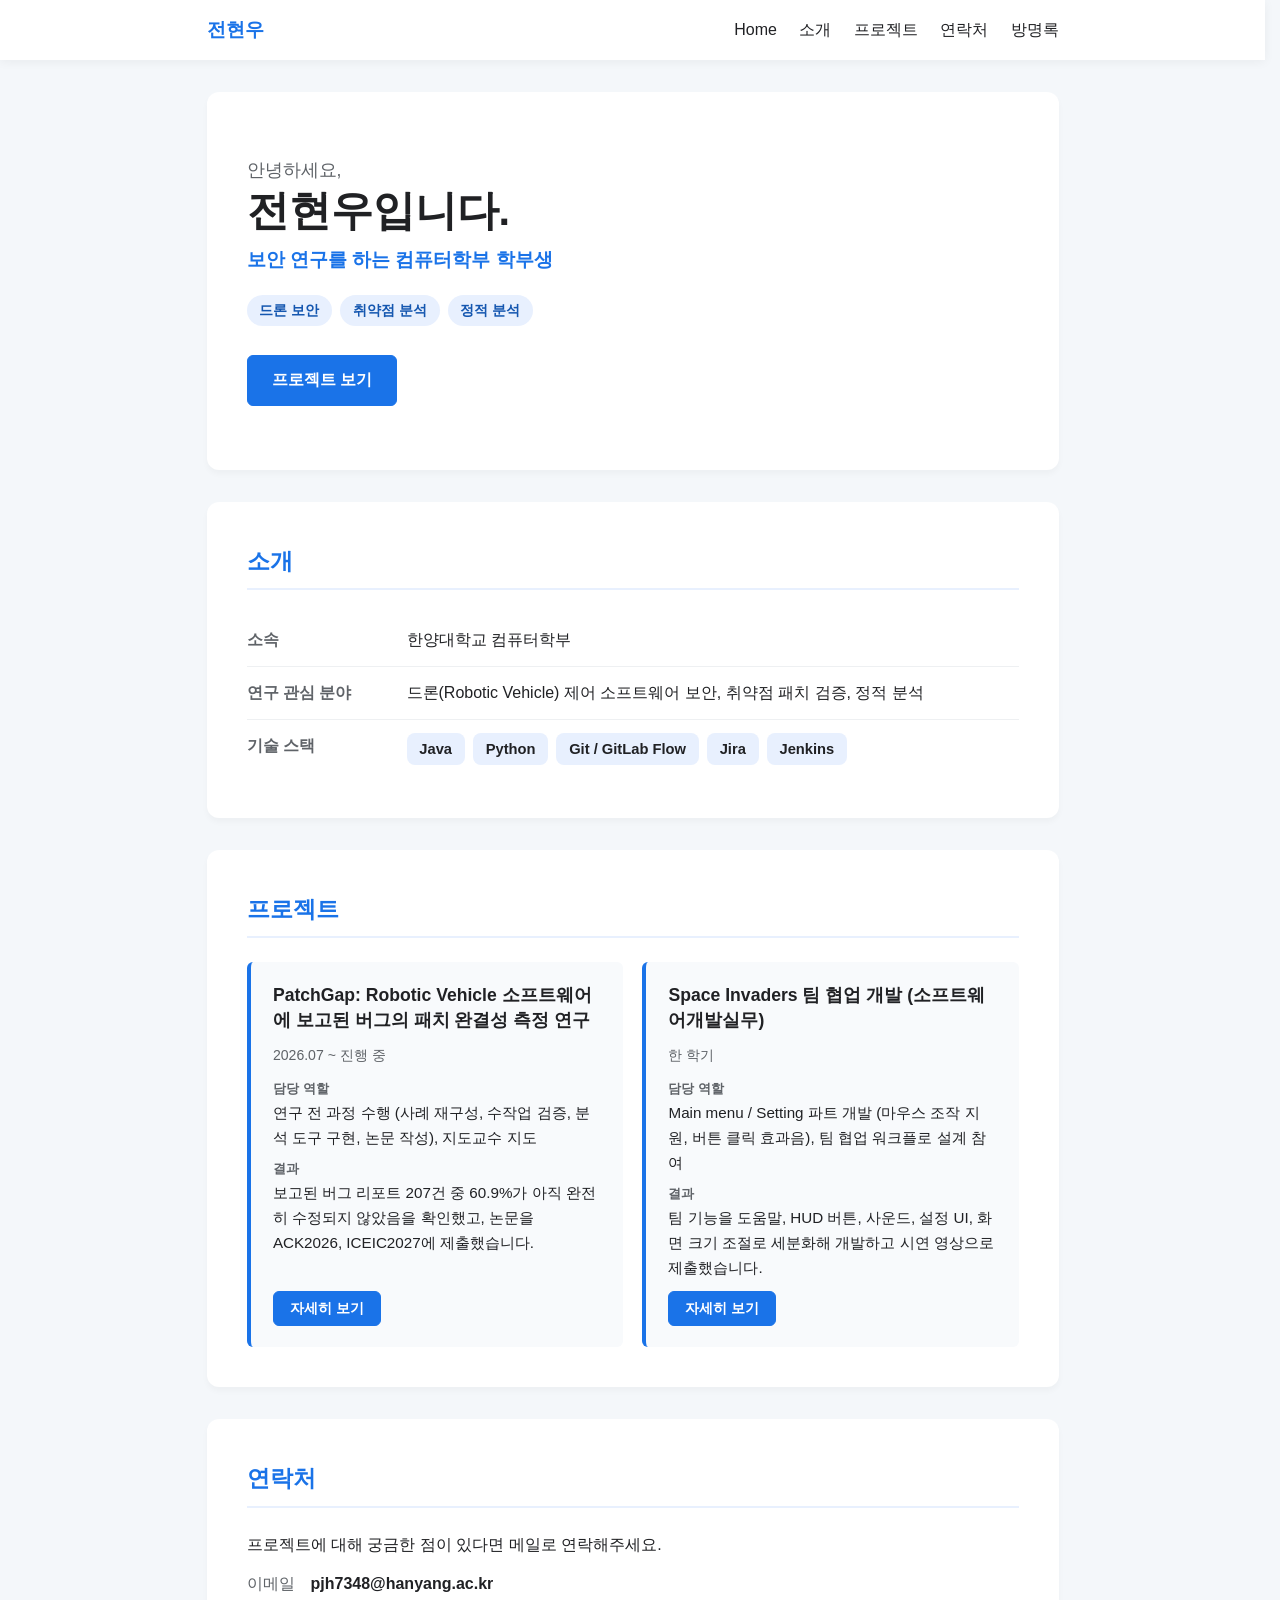
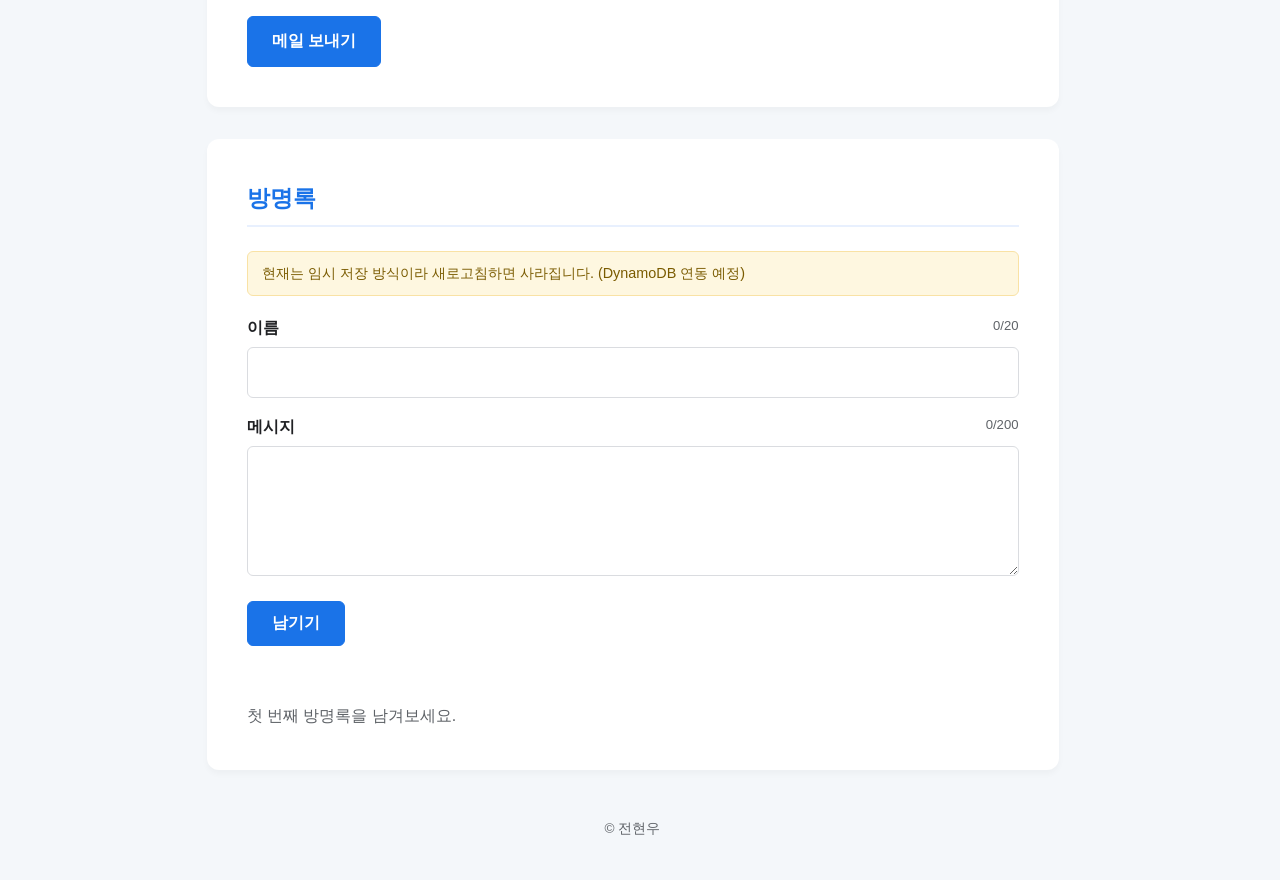
==== self-intro-webapp/web/index.html @ aea710c8 "Add self-intro webapp" ====
<!DOCTYPE html>
<html lang="ko">
<head>
  <meta charset="UTF-8">
  <meta name="viewport" content="width=device-width, initial-scale=1.0">
  <title>전현우 | 자기소개</title>
  <meta name="description" content="보안 연구를 하는 컴퓨터학부 학부생 전현우의 프로젝트와 연락처">
  <link rel="stylesheet" href="css/style.css">
</head>
<body>

  <header class="site-header">
    <nav class="nav">
      <a class="logo" href="#home">전현우</a>
      <ul class="nav-links">
        <li><a href="#home">Home</a></li>
        <li><a href="#about">소개</a></li>
        <li><a href="#projects">프로젝트</a></li>
        <li><a href="#contact">연락처</a></li>
        <li><a href="#guestbook">방명록</a></li>
      </ul>
    </nav>
  </header>

  <main class="container">

    <!-- S01 Home -->
    <section id="home" class="hero">
      <p class="hero-hello">안녕하세요,</p>
      <h1>전현우입니다.</h1>
      <p class="hero-sub">보안 연구를 하는 컴퓨터학부 학부생</p>
      <ul class="tags" aria-label="핵심 키워드">
        <li>드론 보안</li>
        <li>취약점 분석</li>
        <li>정적 분석</li>
      </ul>
      <a class="btn" href="#projects">프로젝트 보기</a>
    </section>

    <!-- S02 소개 -->
    <section id="about">
      <h2>소개</h2>
      <dl class="info">
        <div>
          <dt>소속</dt>
          <dd>한양대학교 컴퓨터학부</dd>
        </div>
        <div>
          <dt>연구 관심 분야</dt>
          <dd>드론(Robotic Vehicle) 제어 소프트웨어 보안, 취약점 패치 검증, 정적 분석</dd>
        </div>
        <div>
          <dt>기술 스택</dt>
          <dd>
            <ul class="chips">
              <li>Java</li>
              <li>Python</li>
              <li>Git / GitLab Flow</li>
              <li>Jira</li>
              <li>Jenkins</li>
            </ul>
          </dd>
        </div>
      </dl>
    </section>

    <!-- S03 프로젝트 -->
    <section id="projects">
      <h2>프로젝트</h2>
      <div id="project-list" class="cards" aria-live="polite">
        <p class="muted">불러오는 중입니다...</p>
      </div>
    </section>

    <!-- S04 연락처 -->
    <section id="contact">
      <h2>연락처</h2>
      <p>프로젝트에 대해 궁금한 점이 있다면 메일로 연락해주세요.</p>
      <p class="contact-line">
        <span class="muted">이메일</span>
        <span id="email-text"></span>
      </p>
      <a id="mail-link" class="btn" href="#contact">메일 보내기</a>
    </section>

    <!-- S05 방명록 -->
    <section id="guestbook">
      <h2>방명록</h2>
      <p id="guestbook-notice" class="notice">
        현재는 임시 저장 방식이라 새로고침하면 사라집니다. (DynamoDB 연동 예정)
      </p>

      <form id="guestbook-form" novalidate>
        <div class="field">
          <label for="gb-name">이름 <span class="count" id="gb-name-count">0/20</span></label>
          <input id="gb-name" name="name" type="text" maxlength="20" autocomplete="off" required>
        </div>
        <div class="field">
          <label for="gb-message">메시지 <span class="count" id="gb-message-count">0/200</span></label>
          <textarea id="gb-message" name="message" rows="4" maxlength="200" required></textarea>
        </div>
        <button id="gb-submit" class="btn" type="submit">남기기</button>
        <p id="gb-status" class="status" role="status" aria-live="polite"></p>
      </form>

      <ul id="gb-list" class="gb-list"></ul>
      <p id="gb-empty" class="muted" hidden>첫 번째 방명록을 남겨보세요.</p>
      <button id="gb-more" class="btn btn-ghost" type="button" hidden>더 보기</button>
    </section>

  </main>

  <footer class="footer">© 전현우</footer>

  <!-- 프로젝트 상세 창 -->
  <div id="modal" class="modal" hidden>
    <div class="modal-box" role="dialog" aria-modal="true" aria-labelledby="modal-title">
      <button id="modal-close" class="modal-close" type="button" aria-label="닫기">&times;</button>
      <div id="modal-body"></div>
    </div>
  </div>

  <script src="js/api.js"></script>
  <script src="js/app.js"></script>
</body>
</html>
---- self-intro-webapp/web/css/style.css ----
:root {
  --primary: #1a73e8;
  --primary-dark: #1557b0;
  --primary-soft: #e8f0fe;
  --bg: #f4f7fa;
  --card: #ffffff;
  --text: #202124;
  --muted: #5f6368;
  --line: #dadce0;
  --danger: #c5221f;
  --ok: #137333;
}

* { box-sizing: border-box; margin: 0; padding: 0; }

/* hidden 속성이 다른 display 규칙에 덮어써지지 않도록 */
[hidden] { display: none !important; }

html {
  scroll-behavior: smooth;
  scrollbar-gutter: stable;
}

body {
  font-family: 'Pretendard', -apple-system, BlinkMacSystemFont, 'Segoe UI', Roboto,
    'Noto Sans KR', sans-serif;
  background: var(--bg);
  color: var(--text);
  line-height: 1.65;
}

body.modal-open { overflow: hidden; }

a { color: inherit; }
ul { list-style: none; }
.muted { color: var(--muted); }

/* 상단 메뉴 */
.site-header {
  position: sticky;
  top: 0;
  z-index: 50;
  background: var(--card);
  box-shadow: 0 2px 10px rgba(0, 0, 0, 0.05);
}
.nav {
  max-width: 900px;
  margin: 0 auto;
  padding: 0.9rem 1.5rem;
  display: flex;
  justify-content: space-between;
  align-items: center;
}
.logo { font-weight: 700; font-size: 1.2rem; color: var(--primary); text-decoration: none; }
.nav-links { display: flex; gap: 1.4rem; }
.nav-links a { text-decoration: none; font-weight: 500; transition: color 0.2s; }
.nav-links a:hover { color: var(--primary); }

/* 공통 레이아웃 */
.container { max-width: 900px; margin: 2rem auto; padding: 0 1.5rem; }
section {
  scroll-margin-top: 80px;
  background: var(--card);
  border-radius: 12px;
  padding: 2.5rem;
  margin-bottom: 2rem;
  box-shadow: 0 4px 6px rgba(0, 0, 0, 0.03);
}
section h2 {
  font-size: 1.45rem;
  color: var(--primary);
  border-bottom: 2px solid var(--primary-soft);
  padding-bottom: 0.5rem;
  margin-bottom: 1.5rem;
}

/* 버튼 */
.btn {
  display: inline-block;
  background: var(--primary);
  color: #fff;
  border: 1px solid var(--primary);
  padding: 0.7rem 1.5rem;
  font-size: 1rem;
  font-weight: 600;
  border-radius: 6px;
  cursor: pointer;
  text-decoration: none;
  transition: background 0.2s;
}
.btn:hover { background: var(--primary-dark); }
.btn:disabled { opacity: 0.55; cursor: not-allowed; }
.btn-ghost { background: #fff; color: var(--primary); }
.btn-ghost:hover { background: var(--primary-soft); }
.btn-small { padding: 0.45rem 1rem; font-size: 0.9rem; }

:focus-visible { outline: 3px solid #8ab4f8; outline-offset: 2px; }

/* S01 */
.hero { padding: 4rem 2.5rem; }
.hero-hello { color: var(--muted); font-size: 1.1rem; }
.hero h1 { font-size: 2.6rem; line-height: 1.25; margin-bottom: 0.4rem; }
.hero-sub { font-size: 1.2rem; font-weight: 600; color: var(--primary); margin-bottom: 1.2rem; }
.tags { display: flex; flex-wrap: wrap; gap: 0.5rem; margin-bottom: 1.8rem; }
.tags li {
  background: var(--primary-soft);
  color: var(--primary-dark);
  padding: 0.25rem 0.8rem;
  border-radius: 999px;
  font-size: 0.9rem;
  font-weight: 600;
}

/* S02 */
.info > div { display: grid; grid-template-columns: 9rem 1fr; gap: 1rem; padding: 0.8rem 0; border-bottom: 1px solid #eef0f2; }
.info > div:last-child { border-bottom: none; }
.info dt { font-weight: 700; color: var(--muted); }
.chips { display: flex; flex-wrap: wrap; gap: 0.5rem; }
.chips li { background: var(--primary-soft); padding: 0.25rem 0.8rem; border-radius: 8px; font-weight: 600; font-size: 0.92rem; }

/* S03 */
.cards { display: grid; grid-template-columns: repeat(auto-fit, minmax(300px, 1fr)); gap: 1.2rem; }
.card {
  background: #f8fafc;
  border-left: 4px solid var(--primary);
  border-radius: 6px;
  padding: 1.3rem 1.4rem;
  display: flex;
  flex-direction: column;
  gap: 0.7rem;
}
.card h3 { font-size: 1.1rem; line-height: 1.4; }
.card .period { color: var(--muted); font-size: 0.88rem; }
.card dl { display: grid; gap: 0.5rem; font-size: 0.95rem; }
.card dt { font-weight: 700; font-size: 0.82rem; color: var(--muted); }
.card button { align-self: flex-start; margin-top: auto; }

/* S04 */
.contact-line { margin: 0.8rem 0 1.2rem; display: flex; gap: 1rem; }
#email-text { font-weight: 600; }

/* S05 */
.notice {
  background: #fef7e0;
  border: 1px solid #f9e2a5;
  color: #7a5b00;
  padding: 0.6rem 0.9rem;
  border-radius: 6px;
  font-size: 0.9rem;
  margin-bottom: 1.2rem;
}
.field { margin-bottom: 1rem; }
.field label { display: flex; justify-content: space-between; margin-bottom: 0.35rem; font-weight: 600; }
.count { font-weight: 400; font-size: 0.82rem; color: var(--muted); }
.field input, .field textarea {
  width: 100%;
  padding: 0.7rem;
  font: inherit;
  border: 1px solid var(--line);
  border-radius: 6px;
}
.field input:focus, .field textarea:focus { border-color: var(--primary); outline: none; }
.status { min-height: 1.5rem; margin-top: 0.6rem; font-size: 0.92rem; }
.status.ok { color: var(--ok); }
.status.error { color: var(--danger); }

.gb-list { margin-top: 1.5rem; display: grid; gap: 0.8rem; }
.gb-item { background: #f8fafc; border-radius: 6px; padding: 0.9rem 1.1rem; }
.gb-head { display: flex; justify-content: space-between; gap: 1rem; margin-bottom: 0.25rem; }
.gb-name { font-weight: 700; }
.gb-time { font-size: 0.82rem; color: var(--muted); white-space: nowrap; }
.gb-msg { white-space: pre-wrap; word-break: break-word; }
#gb-more { margin-top: 1rem; }

.footer { text-align: center; color: var(--muted); font-size: 0.85rem; padding: 1rem 0 2.5rem; }

/* 프로젝트 상세 창 */
.modal {
  position: fixed;
  inset: 0;
  z-index: 100;
  background: rgba(32, 33, 36, 0.55);
  display: flex;
  align-items: center;
  justify-content: center;
  padding: 1.2rem;
}
.modal[hidden] { display: none; }
.modal-box {
  position: relative;
  background: #fff;
  border-radius: 12px;
  width: min(720px, 100%);
  max-height: 90vh;
  overflow-y: auto;
  padding: 2rem 2rem 2.2rem;
}
.modal-close {
  position: absolute;
  top: 0.6rem;
  right: 0.9rem;
  font-size: 1.8rem;
  line-height: 1;
  background: none;
  border: none;
  color: var(--muted);
  cursor: pointer;
  padding: 0.2rem 0.5rem;
}
.modal-close:hover { color: var(--text); }
#modal-title { font-size: 1.3rem; line-height: 1.4; margin: 0 1.5rem 0.3rem 0; }
.modal .period { color: var(--muted); font-size: 0.9rem; margin-bottom: 1.2rem; }
.modal h4 { margin: 1.4rem 0 0.5rem; color: var(--primary); font-size: 1rem; }
.modal ul { list-style: disc; padding-left: 1.3rem; display: grid; gap: 0.3rem; }
.modal .summary { display: grid; gap: 0.6rem; background: #f8fafc; border-radius: 8px; padding: 1rem 1.2rem; }
.modal .summary dt { font-weight: 700; font-size: 0.82rem; color: var(--muted); }
.video-wrap { margin-top: 0.4rem; }
.video-wrap + .video-wrap { margin-top: 1.2rem; }
.video-wrap video { width: 100%; max-height: 420px; background: #000; border-radius: 8px; }
.video-wrap figcaption { font-size: 0.85rem; color: var(--muted); margin-top: 0.4rem; }

@media (max-width: 640px) {
  .nav { flex-direction: column; gap: 0.6rem; }
  .nav-links { gap: 0.9rem; flex-wrap: wrap; justify-content: center; }
  section { padding: 1.6rem 1.3rem; }
  .hero { padding: 2.5rem 1.3rem; }
  .hero h1 { font-size: 2rem; }
  .info > div { grid-template-columns: 1fr; gap: 0.2rem; }
  .modal-box { padding: 1.6rem 1.3rem; }
}
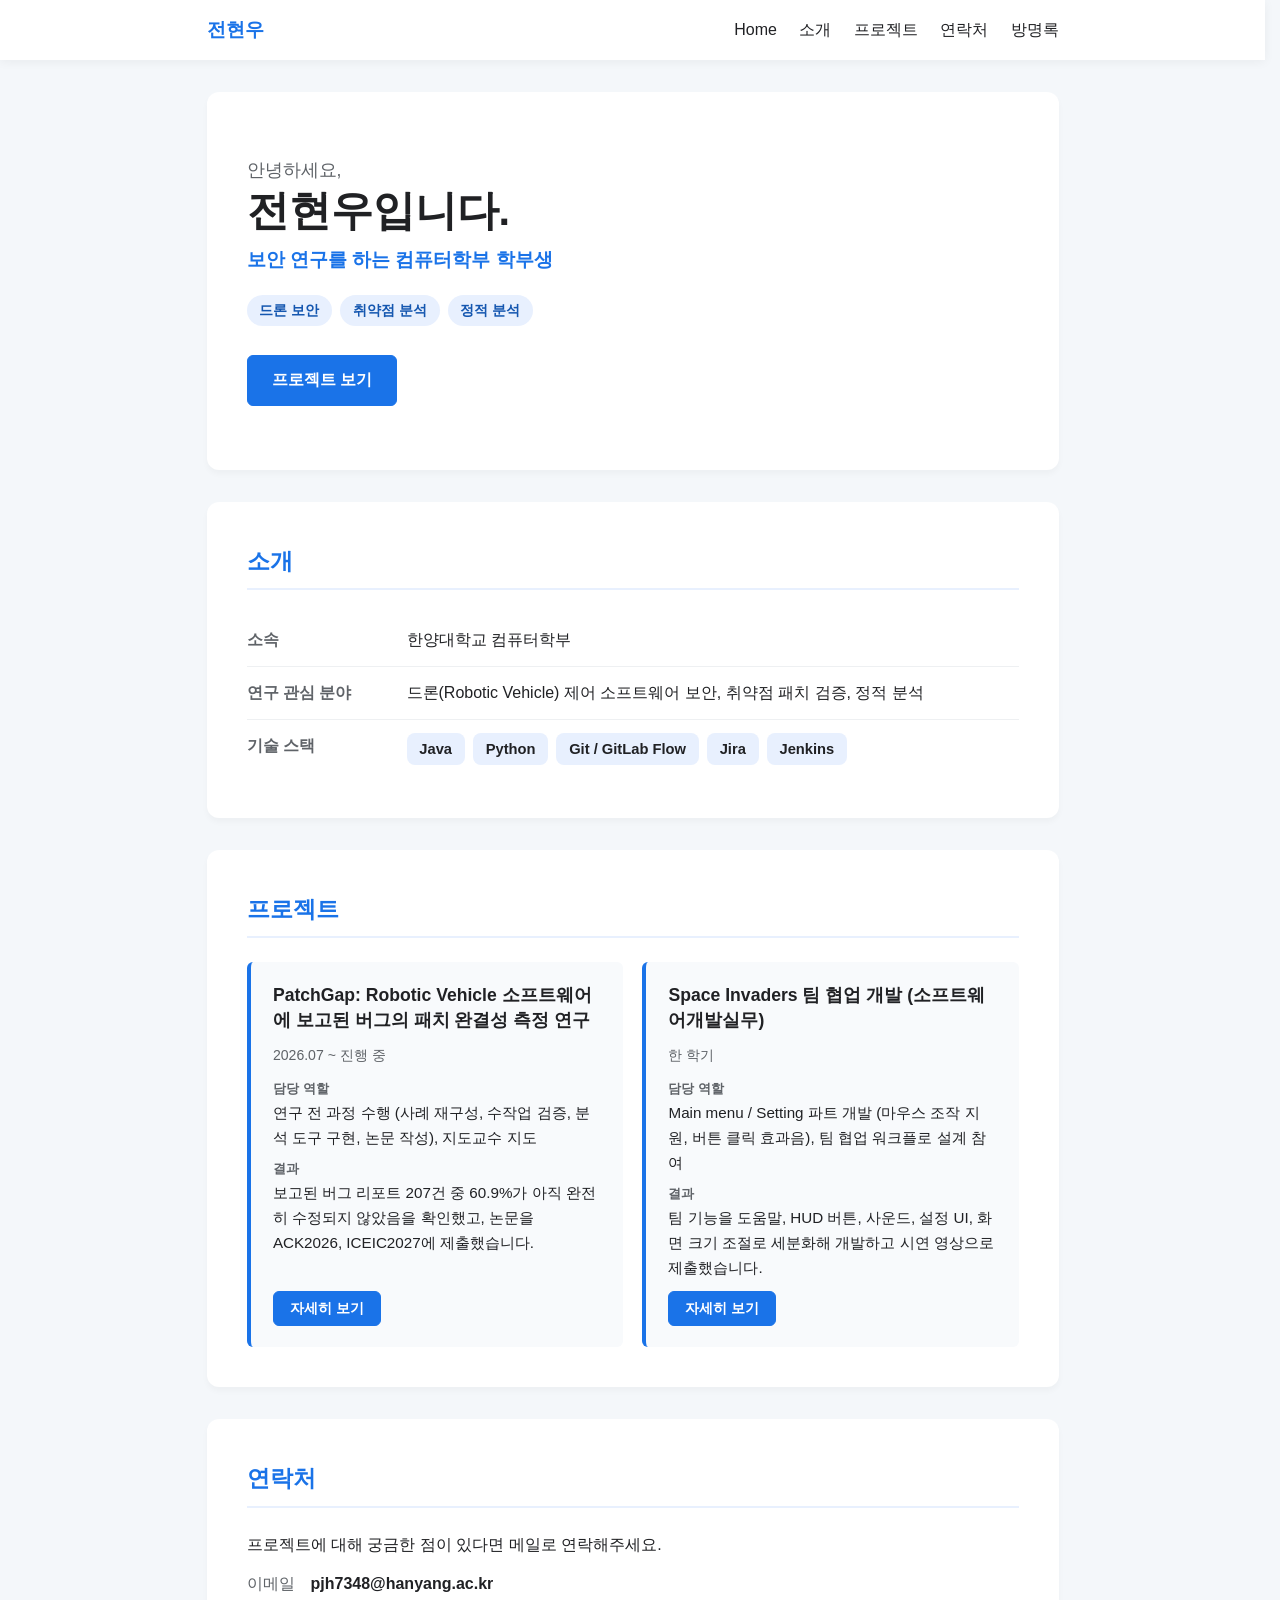
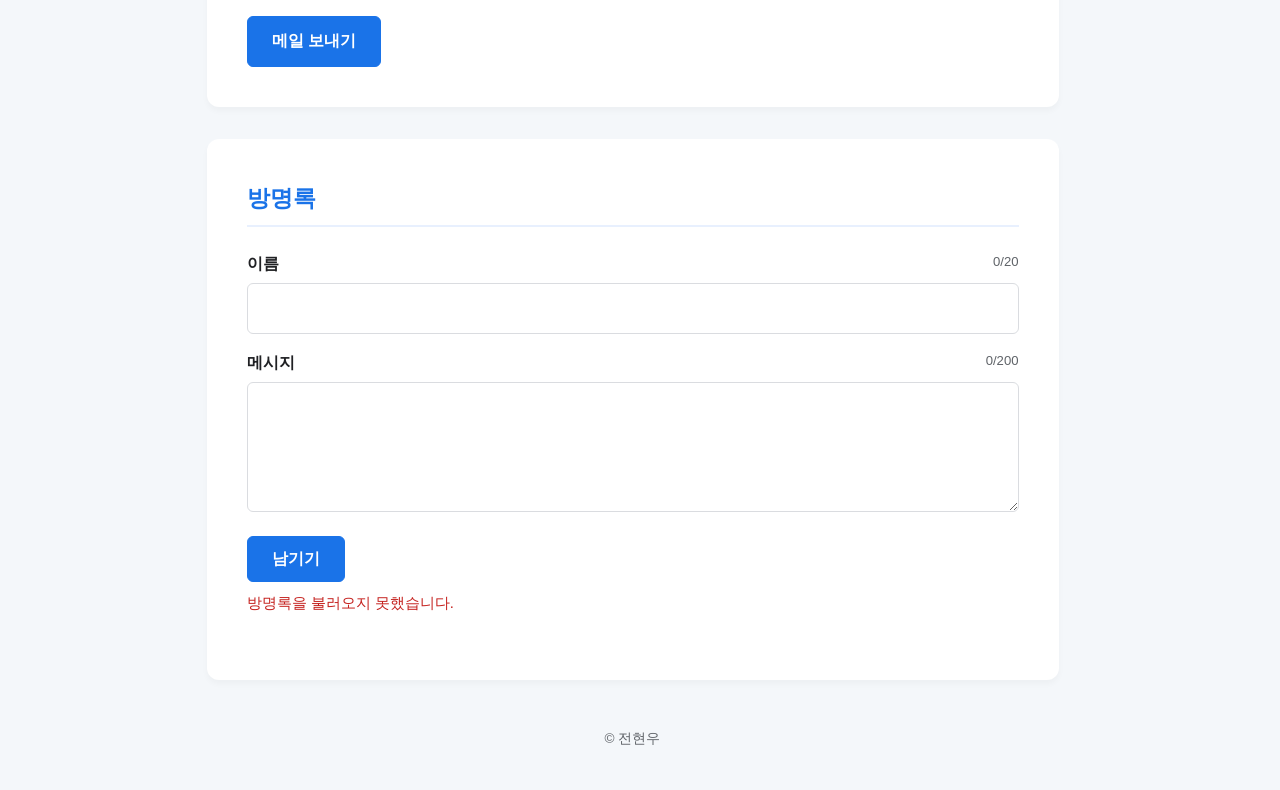
==== commit 2d6a2d3b: "3주차: AppSync(DynamoDB) 방명록 연동, config 분리" ====
--- a/self-intro-webapp/web/index.html
+++ b/self-intro-webapp/web/index.html
@@ -86,9 +86,6 @@
     <!-- S05 방명록 -->
     <section id="guestbook">
       <h2>방명록</h2>
-      <p id="guestbook-notice" class="notice">
-        현재는 임시 저장 방식이라 새로고침하면 사라집니다. (DynamoDB 연동 예정)
-      </p>
 
       <form id="guestbook-form" novalidate>
         <div class="field">
@@ -120,6 +117,7 @@
     </div>
   </div>
 
+  <script src="js/config.js"></script>
   <script src="js/api.js"></script>
   <script src="js/app.js"></script>
 </body>
